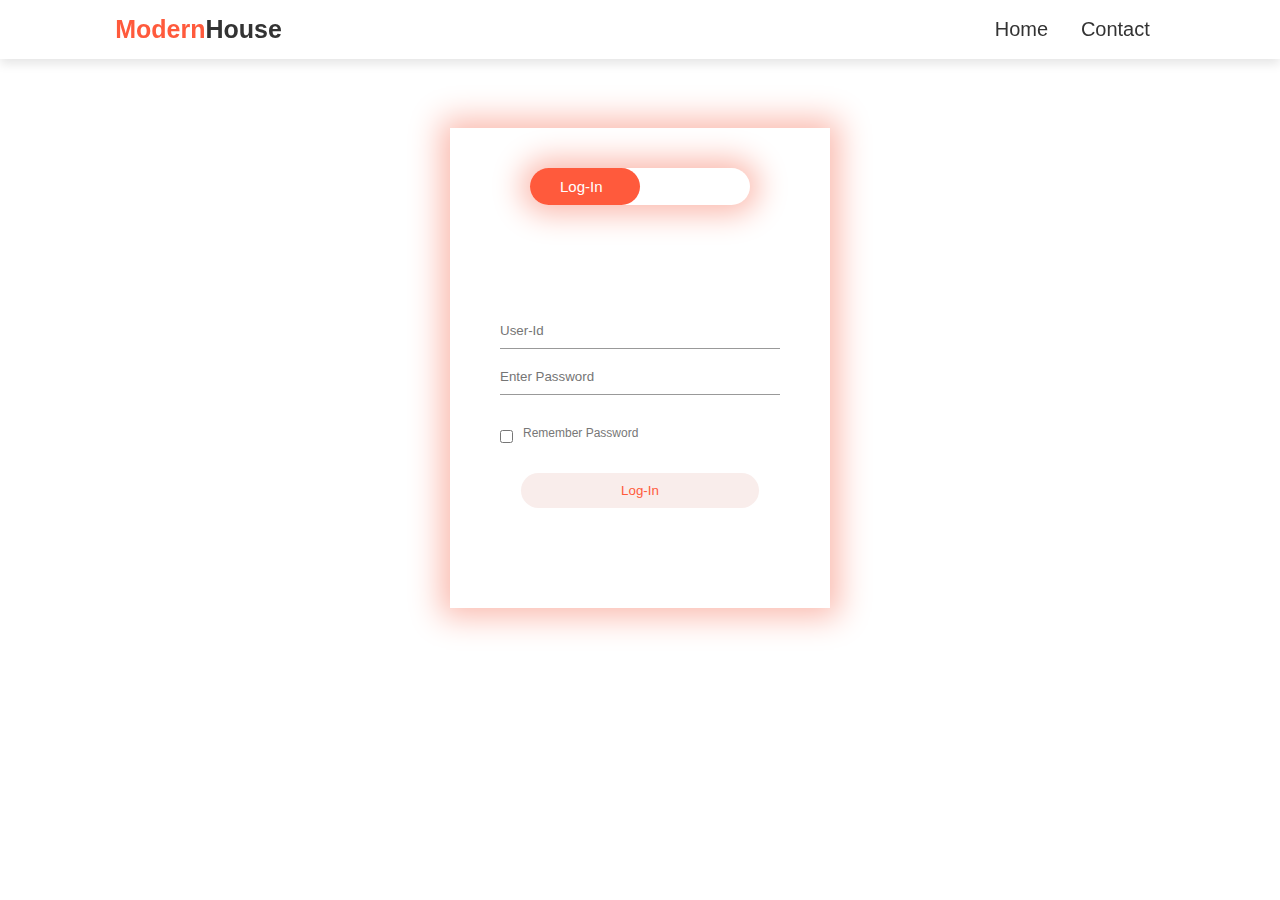
==== login.html @ 36fbce4e "Update login.html" ====
<!DOCTYPE html>
<html lang="en">

<head>
    <meta charset="UTF-8">
    <meta http-equiv="X-UA-Compatible" content="IE=edge">
    <meta name="viewport" content="width=device-width, initial-scale=1.0">
    <title>Document</title>
    <link rel="stylesheet" href="style-ln.css">
</head>

<body>
    <header>

        <a href="#" class="logo"><span>Modern</span>House</a>

        <nav class="navbar">
            <a href="index.html">home</a>
            <a href="#contact">contact</a>
        </nav>
    </header>


    <div class="box-form">
        <div class="button-box">
            <div id="btn"></div>
            <button type="button" class="button-in" onclick="login()">Log-in</button>
            <button type="button" class="button-in" onclick="signup()">Sign-in</button>
        </div>
        <form id="login" class="input-grp">
            <input type="text" class="input-field" placeholder="User-Id" required>
            <input type="text" class="input-field" placeholder="Enter Password" required>
            <input type="checkbox" class="check-box"><span class="check-item">Remember Password</span>
            <button type="submit" class="submit-btn">Log-in</button>
        </form>
        <form id="signup" class="input-grp">
            <input type="text" class="input-field" placeholder="User-Id" required>
            <input type="email" class="input-field" placeholder="Email-Id" required>
            <input type="text" class="input-field" placeholder="Enter Password" required>
            <input type="checkbox" class="check-box"><span class="check-item">I agree to the Terms & Conditions</span>
            <button type="submit" class="submit-btn">Sign-up</button>
        </form>
    </div>
    <script>
        var x = document.getElementById("login");
        var y = document.getElementById("signup");
        var z = document.getElementById("btn");

        function signup() {
            x.style.left = "400px";
            y.style.left = "50px";
            z.style.left = "110px";
        }
        function login() {
            x.style.left = "50px";
            y.style.left = "400px";
            z.style.left = "0px";
        }

    </script>
</body>

</html>
---- style-ln.css ----
:root {
    --red: #ff5a3c;
    --light-red: #f9edeb;
}

* {
    margin: 0px;
    padding: 0px;
    font-family: 'Nunito', sans-serif;
    box-sizing: border-box;
    outline: none;
    border: none;
    text-decoration: none;
    text-transform: capitalize;
}

html {
    font-size: 62.5%;
    overflow-x: hidden;
    scroll-behavior: smooth;
    scroll-padding-top: 7rem;
}

header {
    position: fixed;
    top: 0;
    left: 0;
    right: 0;
    z-index: 1000;
    background: #fff;
    padding: 1.5rem 9%;
    box-shadow: 0 .5rem 1rem rgba(0, 0, 0, .1);
    display: flex;
    align-items: center;
    justify-content: space-between;
}

header .logo {
    font-weight: bolder;
    font-size: 2.5rem;
    color: #333;
}

header .logo span {
    color: var(--red);
}

header .navbar a {
    color: #333;
    font-size: 2rem;
    padding: 0 1.5rem;
}

header .navbar a:hover {
    color: var(--red);
}

header .icons #menu-bars,
header .icons a {
    height: 4.5rem;
    line-height: 4.5rem;
    width: 5rem;
    font-size: 2rem;
    margin-right: .5rem;
    border-radius: .5rem;
    color: var(--red);
    background: var(--light-red);
    text-align: center;
}

header .icons #menu-bars:hover,
header .icons a:hover {
    background-color: var(--red);
    color: #fff;
}

header .icons #menu-bars {
    display: none;
}

.box-form {
    width: 380px;
    height: 480px;
    position: relative;
    margin: 10% auto;
    background-color: rgb(255, 255, 255);
    padding: 5px;
    box-shadow: 0 0 30px 9px #fbbaae;
    overflow: hidden;
}

.button-box {
    width: 220px;
    margin: 35px auto;
    position: relative;
    box-shadow: 0 0 30px 9px #fbbaae;
    border-radius: 30px;
}

.button-in {
    padding: 10px 30px;
    cursor: pointer;
    border: 0;
    position: relative;
    background: transparent;
    outline: none;
    color: #ffffff;
    font-size: 1.5rem;
}

#btn {
    top: 0;
    left: 0;
    position: absolute;
    width: 110px;
    height: 100%;
    background-color: var(--red);
    border-radius: 30px;
    transition: .5s;
}

.input-grp {
    top: 180px;
    width: 280px;
    position: absolute;
    transition: .5s;
}

.input-field {
    width: 100%;
    padding: 10px 0;
    margin: 5px 0;
    border-top: 0;
    border-left: 0;
    border-right: 0;
    border-bottom: 1px solid #999;
    outline: none;
}

.submit-btn {
    width: 85%;
    padding: 10px 30px;
    cursor: pointer;
    display: block;
    margin: auto;
    color: var(--red);
    background: #f9edeb;
    border: 0;
    outline: none;
    border-radius: 30px;
}

.submit-btn:hover {
    background-color: var(--red);
    color: #fff;
}

.check-box {
    margin: 30px 10px 30px 0;
}

.check-item {
    color: #777;
    font-size: 12px;
    bottom: 68px;
    position: absolute;
}

#login {
    left: 50px;
}

#signup {
    left: 450px;
}
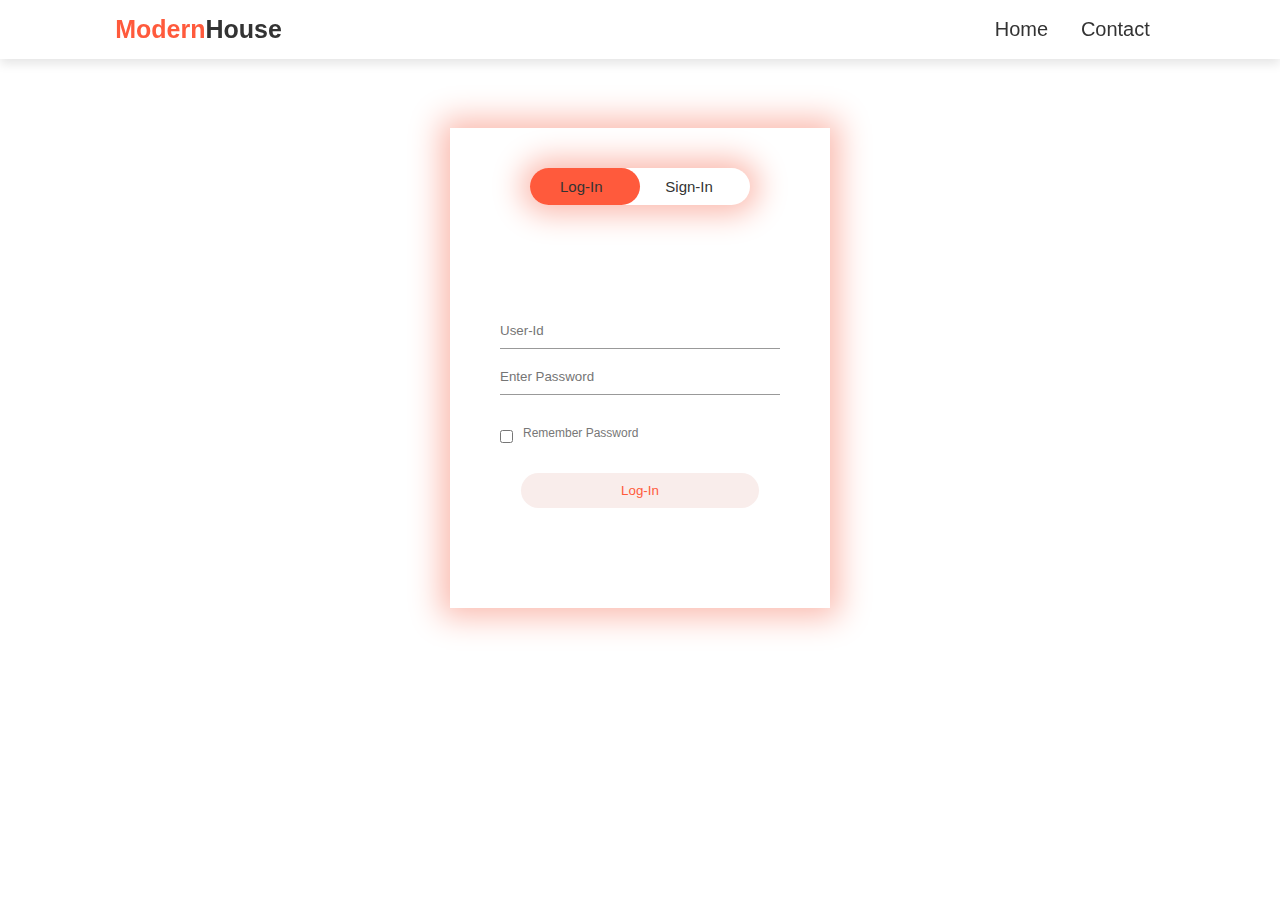
==== commit d50ba285: "done" ====
--- a/login.html
+++ b/login.html
@@ -5,7 +5,7 @@
     <meta charset="UTF-8">
     <meta http-equiv="X-UA-Compatible" content="IE=edge">
     <meta name="viewport" content="width=device-width, initial-scale=1.0">
-    <title>Document</title>
+    <title>Log-In & Sign-Up </title>
     <link rel="stylesheet" href="style-ln.css">
 </head>
 
@@ -38,7 +38,7 @@
             <input type="email" class="input-field" placeholder="Email-Id" required>
             <input type="text" class="input-field" placeholder="Enter Password" required>
             <input type="checkbox" class="check-box"><span class="check-item">I agree to the Terms & Conditions</span>
-            <button type="submit" class="submit-btn">Sign-up</button>
+            <button type="submit" class="submit-btn">Sign-Up</button>
         </form>
     </div>
     <script>
--- a/style-ln.css
+++ b/style-ln.css
@@ -104,10 +104,14 @@
     position: relative;
     background: transparent;
     outline: none;
-    color: #ffffff;
+    /*color: #ffffff;*/
+    color: #333;
     font-size: 1.5rem;
 }
 
+.button-in:focus{
+    color: #fff;
+}
 #btn {
     top: 0;
     left: 0;
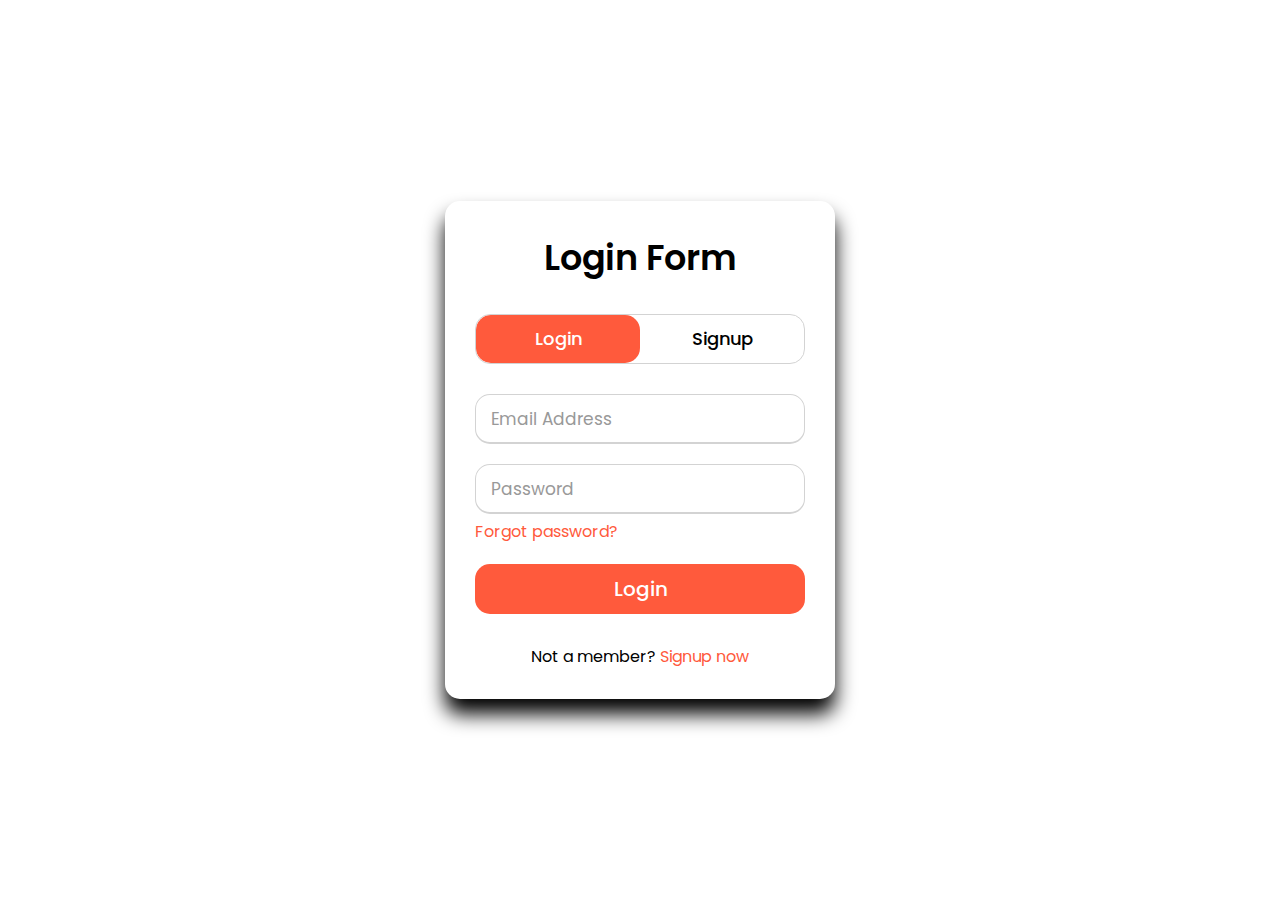
==== commit 42162f2f: "u" ====
--- a/login.html
+++ b/login.html
@@ -8,56 +8,54 @@
     <title>Log-In & Sign-Up </title>
     <link rel="stylesheet" href="style-ln.css">
 </head>
-
 <body>
-    <header>
-
-        <a href="#" class="logo"><span>Modern</span>House</a>
-
-        <nav class="navbar">
-            <a href="index.html">home</a>
-            <a href="#contact">contact</a>
-        </nav>
-    </header>
-
-
-    <div class="box-form">
-        <div class="button-box">
-            <div id="btn"></div>
-            <button type="button" class="button-in" onclick="login()">Log-in</button>
-            <button type="button" class="button-in" onclick="signup()">Sign-in</button>
+    <div class="wrapper">
+        <div class="title-text">
+          <div class="title login">Login Form</div>
+          <div class="title signup">Signup Form</div>
         </div>
-        <form id="login" class="input-grp">
-            <input type="text" class="input-field" placeholder="User-Id" required>
-            <input type="text" class="input-field" placeholder="Enter Password" required>
-            <input type="checkbox" class="check-box"><span class="check-item">Remember Password</span>
-            <button type="submit" class="submit-btn">Log-in</button>
-        </form>
-        <form id="signup" class="input-grp">
-            <input type="text" class="input-field" placeholder="User-Id" required>
-            <input type="email" class="input-field" placeholder="Email-Id" required>
-            <input type="text" class="input-field" placeholder="Enter Password" required>
-            <input type="checkbox" class="check-box"><span class="check-item">I agree to the Terms & Conditions</span>
-            <button type="submit" class="submit-btn">Sign-Up</button>
-        </form>
-    </div>
-    <script>
-        var x = document.getElementById("login");
-        var y = document.getElementById("signup");
-        var z = document.getElementById("btn");
-
-        function signup() {
-            x.style.left = "400px";
-            y.style.left = "50px";
-            z.style.left = "110px";
-        }
-        function login() {
-            x.style.left = "50px";
-            y.style.left = "400px";
-            z.style.left = "0px";
-        }
-
-    </script>
+        <div class="form-container">
+          <div class="slide-controls">
+            <input type="radio" name="slide" id="login" checked>
+            <input type="radio" name="slide" id="signup">
+            <label for="login" class="slide login">Login</label>
+            <label for="signup" class="slide signup">Signup</label>
+            <div class="slider-tab"></div>
+          </div>
+          <div class="form-inner">
+            <form action="#" class="login">
+              <div class="field">
+                <input type="text" placeholder="Email Address" required>
+              </div>
+              <div class="field">
+                <input type="password" placeholder="Password" required>
+              </div>
+              <div class="pass-link"><a href="#">Forgot password?</a></div>
+              <div class="field btn">
+                <div class="btn-layer"></div>
+                <input type="submit" value="Login">
+              </div>
+              <div class="signup-link">Not a member? <a href="">Signup now</a></div>
+            </form>
+            <form action="#" class="signup">
+              <div class="field">
+                <input type="text" placeholder="Email Address" required>
+              </div>
+              <div class="field">
+                <input type="password" placeholder="Password" required>
+              </div>
+              <div class="field">
+                <input type="password" placeholder="Confirm password" required>
+              </div>
+              <div class="field btn">
+                <div class="btn-layer"></div>
+                <input type="submit" value="Signup">
+              </div>
+            </form>
+          </div>
+        </div>
+      </div>
+  
 </body>
 
 </html>--- a/style-ln.css
+++ b/style-ln.css
@@ -1,179 +1,184 @@
-:root {
-    --red: #ff5a3c;
-    --light-red: #f9edeb;
+@import url('https://fonts.googleapis.com/css?family=Poppins:400,500,600,700&display=swap');
+:root{
+    --red:#ff5a3c;
+    --light-red:#f9edeb;
 }
-
-* {
-    margin: 0px;
-    padding: 0px;
-    font-family: 'Nunito', sans-serif;
-    box-sizing: border-box;
-    outline: none;
-    border: none;
-    text-decoration: none;
-    text-transform: capitalize;
+*{
+  margin: 0;
+  padding: 0;
+  box-sizing: border-box;
+  font-family: 'Poppins', sans-serif;
 }
-
-html {
-    font-size: 62.5%;
-    overflow-x: hidden;
-    scroll-behavior: smooth;
-    scroll-padding-top: 7rem;
+html,body{
+  display: grid;
+  height: 100%;
+  width: 100%;
+  place-items: center;
 }
-
-header {
-    position: fixed;
-    top: 0;
-    left: 0;
-    right: 0;
-    z-index: 1000;
-    background: #fff;
-    padding: 1.5rem 9%;
-    box-shadow: 0 .5rem 1rem rgba(0, 0, 0, .1);
-    display: flex;
-    align-items: center;
-    justify-content: space-between;
+::selection{
+  background: #ff5a3c;
+  color: #fff;
 }
-
-header .logo {
-    font-weight: bolder;
-    font-size: 2.5rem;
-    color: #333;
+.wrapper{
+  overflow: hidden;
+  max-width: 390px;
+  background: #fff;
+  padding: 30px;
+  border-radius: 15px;
+  box-shadow: 0px 15px 20px black;
 }
-
-header .logo span {
-    color: var(--red);
+.wrapper .title-text{
+  display: flex;
+  width: 200%;
 }
-
-header .navbar a {
-    color: #333;
-    font-size: 2rem;
-    padding: 0 1.5rem;
+.wrapper .title{
+  width: 50%;
+  font-size: 35px;
+  font-weight: 600;
+  text-align: center;
+  transition: all 0.6s cubic-bezier(0.68,-0.55,0.265,1.55);
 }
-
-header .navbar a:hover {
-    color: var(--red);
+.wrapper .slide-controls{
+  position: relative;
+  display: flex;
+  height: 50px;
+  width: 100%;
+  overflow: hidden;
+  margin: 30px 0 10px 0;
+  justify-content: space-between;
+  border: 1px solid lightgrey;
+  border-radius: 15px;
 }
-
-header .icons #menu-bars,
-header .icons a {
-    height: 4.5rem;
-    line-height: 4.5rem;
-    width: 5rem;
-    font-size: 2rem;
-    margin-right: .5rem;
-    border-radius: .5rem;
-    color: var(--red);
-    background: var(--light-red);
-    text-align: center;
+.slide-controls .slide{
+  height: 100%;
+  width: 100%;
+  color: #fff;
+  font-size: 18px;
+  font-weight: 500;
+  text-align: center;
+  line-height: 48px;
+  cursor: pointer;
+  z-index: 1;
+  transition: all 0.6s ease;
 }
-
-header .icons #menu-bars:hover,
-header .icons a:hover {
-    background-color: var(--red);
-    color: #fff;
+.slide-controls label.signup{
+  color: #000;
 }
-
-header .icons #menu-bars {
-    display: none;
+.slide-controls .slider-tab{
+  position: absolute;
+  height: 100%;
+  width: 50%;
+  left: 0;
+  z-index: 0;
+  border-radius: 15px;
+  background: #ff5a3c;
+  transition: all 0.6s cubic-bezier(0.68,-0.55,0.265,1.55);
 }
-
-.box-form {
-    width: 380px;
-    height: 480px;
-    position: relative;
-    margin: 10% auto;
-    background-color: rgb(255, 255, 255);
-    padding: 5px;
-    box-shadow: 0 0 30px 9px #fbbaae;
-    overflow: hidden;
+input[type="radio"]{
+  display: none;
 }
-
-.button-box {
-    width: 220px;
-    margin: 35px auto;
-    position: relative;
-    box-shadow: 0 0 30px 9px #fbbaae;
-    border-radius: 30px;
+#signup:checked ~ .slider-tab{
+  left: 50%;
 }
-
-.button-in {
-    padding: 10px 30px;
-    cursor: pointer;
-    border: 0;
-    position: relative;
-    background: transparent;
-    outline: none;
-    /*color: #ffffff;*/
-    color: #333;
-    font-size: 1.5rem;
+#signup:checked ~ label.signup{
+  color: #fff;
+  cursor: default;
+  user-select: none;
 }
-
-.button-in:focus{
-    color: #fff;
+#signup:checked ~ label.login{
+  color: #000;
 }
-#btn {
-    top: 0;
-    left: 0;
-    position: absolute;
-    width: 110px;
-    height: 100%;
-    background-color: var(--red);
-    border-radius: 30px;
-    transition: .5s;
+#login:checked ~ label.signup{
+  color: #000;
 }
-
-.input-grp {
-    top: 180px;
-    width: 280px;
-    position: absolute;
-    transition: .5s;
+#login:checked ~ label.login{
+  cursor: default;
+  user-select: none;
 }
-
-.input-field {
-    width: 100%;
-    padding: 10px 0;
-    margin: 5px 0;
-    border-top: 0;
-    border-left: 0;
-    border-right: 0;
-    border-bottom: 1px solid #999;
-    outline: none;
+.wrapper .form-container{
+  width: 100%;
+  overflow: hidden;
 }
-
-.submit-btn {
-    width: 85%;
-    padding: 10px 30px;
-    cursor: pointer;
-    display: block;
-    margin: auto;
-    color: var(--red);
-    background: #f9edeb;
-    border: 0;
-    outline: none;
-    border-radius: 30px;
+.form-container .form-inner{
+  display: flex;
+  width: 200%;
 }
-
-.submit-btn:hover {
-    background-color: var(--red);
-    color: #fff;
+.form-container .form-inner form{
+  width: 50%;
+  transition: all 0.6s cubic-bezier(0.68,-0.55,0.265,1.55);
 }
-
-.check-box {
-    margin: 30px 10px 30px 0;
+.form-inner form .field{
+  height: 50px;
+  width: 100%;
+  margin-top: 20px;
 }
-
-.check-item {
-    color: #777;
-    font-size: 12px;
-    bottom: 68px;
-    position: absolute;
+.form-inner form .field input{
+  height: 100%;
+  width: 100%;
+  outline: none;
+  padding-left: 15px;
+  border-radius: 15px;
+  border: 1px solid lightgrey;
+  border-bottom-width: 2px;
+  font-size: 17px;
+  transition: all 0.3s ease;
 }
-
-#login {
-    left: 50px;
+.form-inner form .field input:focus{
+  border-color: #ff5a3c;
 }
-
-#signup {
-    left: 450px;
-}+.form-inner form .field input::placeholder{
+  color: #999;
+  transition: all 0.3s ease;
+}
+form .field input:focus::placeholder{
+  color: #ff5a3c;
+}
+.form-inner form .pass-link{
+  margin-top: 5px;
+}
+.form-inner form .signup-link{
+  text-align: center;
+  margin-top: 30px;
+}
+.form-inner form .pass-link a,
+.form-inner form .signup-link a{
+  color: #ff5a3c;
+  text-decoration: none;
+}
+.form-inner form .pass-link a:hover,
+.form-inner form .signup-link a:hover{
+  text-decoration: underline;
+}
+form .btn{
+  height: 50px;
+  width: 100%;
+  border-radius: 15px;
+  position: relative;
+  overflow: hidden;
+}
+form .btn .btn-layer{
+  height: 100%;
+  width: 300%;
+  position: absolute;
+  left: -100%;
+  background: #ff5a3c;
+  border-radius: 15px;
+  transition: all 0.4s ease;;
+}
+form .btn:hover .btn-layer{
+  left: 0;
+}
+form .btn input[type="submit"]{
+  height: 100%;
+  width: 100%;
+  z-index: 1;
+  position: relative;
+  background: none;
+  border: none;
+  color: #fff;
+  padding-left: 0;
+  border-radius: 15px;
+  font-size: 20px;
+  font-weight: 500;
+  cursor: pointer;
+}
